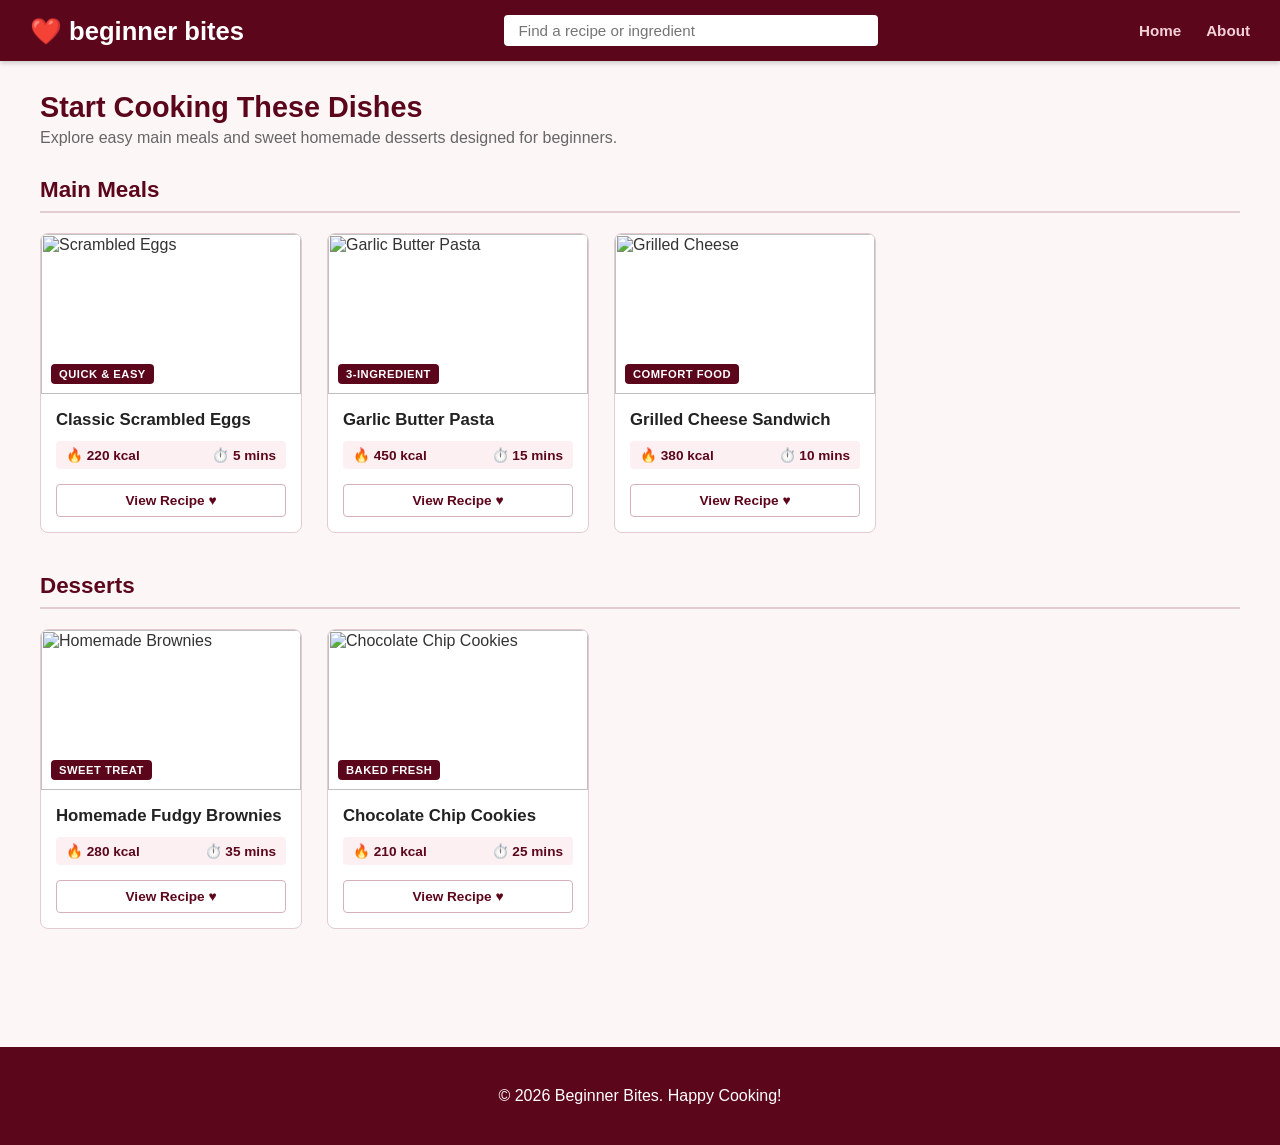
==== index.html @ 974739bc "git commit -m "Added Cheesecake recipe page with ingredients and instructions"" ====
<html lang="en">
<head>
  <meta charset="UTF-8">
  <meta name="viewport" content="width=device-width, initial-scale=1.0">
  <title>Beginner Bites - Simple Recipes</title>
  <link rel="stylesheet" href="styles.css">
</head>
<body>

  <!-- Top Header Bar -->
  <header>
    <div class="logo-area">
      <h1 class="brand-title">❤️ beginner bites</h1>
    </div>
    
    <div class="search-bar">
      <input type="text" placeholder="Find a recipe or ingredient">
    </div>

    <nav>
      <ul>
        <li><a href="index.html">Home</a></li>
        <li><a href="about.html">About</a></li>
      </ul>
    </nav>
  </header>

  <!-- Main Section -->
  <main>
    <div class="banner-section">
      <h2>Start Cooking These Dishes</h2>
      <p>Explore easy main meals and sweet homemade desserts designed for beginners.</p>
    </div>

    <!-- MAIN MEALS SECTION -->
    <section class="recipe-section">
      <h3 class="section-title">Main Meals</h3>
      <div class="recipe-grid">

        <!-- Recipe Card 1 -->
        <a href="recipe1.html" class="recipe-card">
          <div>
            <div class="image-container">
              <img src="https://via.placeholder.com/260x160" alt="Scrambled Eggs">
              <span class="recipe-tag">Quick & Easy</span>
            </div>
            <div class="card-content">
              <h3>Classic Scrambled Eggs</h3>
              <div class="card-meta">
                <span>🔥 220 kcal</span>
                <span>⏱️ 5 mins</span>
              </div>
            </div>
          </div>
          <div class="card-action">
            <span class="action-btn">View Recipe &hearts;</span>
          </div>
        </a>

        <!-- Recipe Card 2 -->
        <a href="recipe2.html" class="recipe-card">
          <div>
            <div class="image-container">
              <img src="https://via.placeholder.com/260x160" alt="Garlic Butter Pasta">
              <span class="recipe-tag">3-Ingredient</span>
            </div>
            <div class="card-content">
              <h3>Garlic Butter Pasta</h3>
              <div class="card-meta">
                <span>🔥 450 kcal</span>
                <span>⏱️ 15 mins</span>
              </div>
            </div>
          </div>
          <div class="card-action">
            <span class="action-btn">View Recipe &hearts;</span>
          </div>
        </a>

        <!-- Recipe Card 3 -->
        <a href="recipe3.html" class="recipe-card">
          <div>
            <div class="image-container">
              <img src="https://via.placeholder.com/260x160" alt="Grilled Cheese">
              <span class="recipe-tag">Comfort Food</span>
            </div>
            <div class="card-content">
              <h3>Grilled Cheese Sandwich</h3>
              <div class="card-meta">
                <span>🔥 380 kcal</span>
                <span>⏱️ 10 mins</span>
              </div>
            </div>
          </div>
          <div class="card-action">
            <span class="action-btn">View Recipe &hearts;</span>
          </div>
        </a>

      </div>
    </section>

    <!-- DESSERTS SECTION -->
    <section class="recipe-section">
      <h3 class="section-title">Desserts</h3>
      <div class="recipe-grid">

        <!-- Recipe Card 4 (Brownies) -->
        <a href="recipe4.html" class="recipe-card">
          <div>
            <div class="image-container">
              <img src="https://via.placeholder.com/260x160" alt="Homemade Brownies">
              <span class="recipe-tag">Sweet Treat</span>
            </div>
            <div class="card-content">
              <h3>Homemade Fudgy Brownies</h3>
              <div class="card-meta">
                <span>🔥 280 kcal</span>
                <span>⏱️ 35 mins</span>
              </div>
            </div>
          </div>
          <div class="card-action">
            <span class="action-btn">View Recipe &hearts;</span>
          </div>
        </a>

        <!-- Recipe Card 5 (Cookies) -->
        <a href="recipe5.html" class="recipe-card">
          <div>
            <div class="image-container">
              <img src="https://via.placeholder.com/260x160" alt="Chocolate Chip Cookies">
              <span class="recipe-tag">Baked Fresh</span>
            </div>
            <div class="card-content">
              <h3>Chocolate Chip Cookies</h3>
              <div class="card-meta">
                <span>🔥 210 kcal</span>
                <span>⏱️ 25 mins</span>
              </div>
            </div>
          </div>
          <div class="card-action">
            <span class="action-btn">View Recipe &hearts;</span>
          </div>
        </a>

      </div>
    </section>

  </main>

  <!-- Footer -->
  <footer>
    <p>&copy; 2026 Beginner Bites. Happy Cooking!</p>
  </footer>

</body>
</html>
---- styles.css ----
/* ==========================================================================
   1. GENERAL RESET & BASE STYLES
   ========================================================================== */
body {
  font-family: Arial, sans-serif;
  margin: 0;
  padding: 0;
  background-color: #fcf6f6; /* Soft pinkish-white background */
  color: #333;
}

/* ==========================================================================
   2. HEADER & NAVIGATION BAR
   ========================================================================== */
header {
  background-color: #5c061c; /* Deep dark red */
  padding: 15px 30px;
  display: flex;
  justify-content: space-between;
  align-items: center;
  color: white;
  box-shadow: 0 2px 5px rgba(0, 0, 0, 0.2);
}

.logo-area {
  display: flex;
  align-items: center;
}

.brand-title {
  color: #ffffff;
  font-size: 1.6rem;
  margin: 0;
  font-weight: bold;
}

/* Search Bar in Header */
.search-bar {
  display: flex;
  align-items: center;
  background-color: #ffffff;
  border-radius: 4px;
  padding: 6px 12px;
  width: 350px;
}

.search-bar input {
  border: none;
  background: transparent;
  outline: none;
  width: 100%;
  font-size: 0.95rem;
}

/* Navigation Links */
nav ul {
  list-style: none;
  margin: 0;
  padding: 0;
  display: flex;
  gap: 25px;
}

nav a {
  color: #f3d1d7;
  text-decoration: none;
  font-weight: bold;
  font-size: 0.95rem;
}

nav a:hover {
  color: #ffffff;
  text-decoration: underline;
}

/* ==========================================================================
   3. HOMEPAGE & CATEGORY SECTIONS
   ========================================================================== */
main {
  padding: 30px 40px;
  max-width: 1200px;
  margin: 0 auto;
}

.banner-section {
  margin-bottom: 30px;
}

.banner-section h2 {
  font-size: 1.8rem;
  margin: 0 0 5px 0;
  color: #5c061c;
}

.banner-section p {
  color: #666;
  font-size: 1rem;
  margin: 0;
}

.recipe-section {
  margin-bottom: 40px;
}

.section-title {
  font-size: 1.4rem;
  color: #5c061c;
  border-bottom: 2px solid #e2ccd1;
  padding-bottom: 8px;
  margin-bottom: 20px;
}

/* Recipe Grid (Displays cards side-by-side) */
.recipe-grid {
  display: flex;
  flex-wrap: wrap;
  gap: 25px;
}

/* Individual Recipe Card */
.recipe-card {
  background-color: white;
  border-radius: 8px;
  border: 1px solid #e2ccd1;
  width: 260px;
  overflow: hidden;
  text-decoration: none;
  color: inherit;
  display: flex;
  flex-direction: column;
  justify-content: space-between;
  transition: transform 0.2s ease, box-shadow 0.2s ease, border-color 0.2s ease;
}

.recipe-card:hover {
  transform: translateY(-5px);
  border-color: #5c061c;
  box-shadow: 0 8px 20px rgba(92, 6, 28, 0.15);
}

/* Image Container & Floating Tag */
.image-container {
  position: relative;
  width: 100%;
  height: 160px;
}

.image-container img {
  width: 100%;
  height: 100%;
  object-fit: cover;
}

.recipe-tag {
  position: absolute;
  bottom: 10px;
  left: 10px;
  background-color: #5c061c;
  color: white;
  font-size: 0.7rem;
  font-weight: bold;
  padding: 4px 8px;
  border-radius: 4px;
  text-transform: uppercase;
  letter-spacing: 0.5px;
}

/* Card Details */
.card-content {
  padding: 15px;
  display: flex;
  flex-direction: column;
  gap: 10px;
  flex-grow: 1;
}

.card-content h3 {
  margin: 0;
  font-size: 1.05rem;
  color: #222;
  line-height: 1.3;
}

.card-meta {
  display: flex;
  justify-content: space-between;
  font-size: 0.85rem;
  font-weight: bold;
  color: #5c061c;
  background-color: #fcf0f2;
  padding: 6px 10px;
  border-radius: 4px;
}

.card-action {
  padding: 0 15px 15px 15px;
}

.action-btn {
  display: block;
  text-align: center;
  border: 1px solid #d4b2b8;
  border-radius: 4px;
  padding: 8px;
  font-size: 0.85rem;
  font-weight: bold;
  color: #5c061c;
  background-color: #fff;
  transition: background-color 0.2s, color 0.2s;
}

.recipe-card:hover .action-btn {
  background-color: #5c061c;
  border-color: #5c061c;
  color: white;
}

/* ==========================================================================
   4. SINGLE RECIPE PAGE LAYOUT
   ========================================================================== */
.recipe-container {
  max-width: 1000px;
  margin: 30px auto;
  padding: 0 20px;
}

.back-link {
  display: inline-block;
  color: #5c061c;
  text-decoration: none;
  font-weight: bold;
  margin-bottom: 20px;
}

.back-link:hover {
  text-decoration: underline;
}

/* Top Recipe Header Grid (Image Left, Info Right) */
.recipe-top-grid {
  display: flex;
  gap: 30px;
  background-color: white;
  padding: 25px;
  border-radius: 12px;
  border: 1px solid #e2ccd1;
  box-shadow: 0 4px 15px rgba(92, 6, 28, 0.05);
  margin-bottom: 30px;
  align-items: center;
}

.recipe-image-box {
  flex: 1;
  max-width: 450px;
  height: 300px;
  border-radius: 8px;
  overflow: hidden;
}

.recipe-image-box img {
  width: 100%;
  height: 100%;
  object-fit: cover;
}

.recipe-info-box {
  flex: 1;
  display: flex;
  flex-direction: column;
}

.recipe-badge {
  display: inline-block;
  align-self: flex-start;
  background-color: #5c061c;
  color: white;
  font-size: 0.75rem;
  font-weight: bold;
  padding: 4px 10px;
  border-radius: 4px;
  text-transform: uppercase;
  margin-bottom: 10px;
}

.recipe-info-box h2 {
  color: #5c061c;
  font-size: 2rem;
  margin: 0 0 10px 0;
}

.recipe-description {
  color: #666;
  font-size: 1rem;
  margin: 0 0 20px 0;
  line-height: 1.5;
}

/* Meta Data Grid Box */
.meta-grid {
  display: grid;
  grid-template-columns: 1fr 1fr;
  gap: 12px;
}

.meta-item {
  background-color: #fcf6f6;
  border: 1px solid #e2ccd1;
  padding: 10px 14px;
  border-radius: 6px;
  display: flex;
  flex-direction: column;
}

.meta-label {
  font-size: 0.75rem;
  color: #777;
  text-transform: uppercase;
  font-weight: bold;
}

.meta-value {
  font-size: 0.95rem;
  font-weight: bold;
  color: #222;
  margin-top: 2px;
}

.meta-item.highlight {
  background-color: #fcf0f2;
  border-color: #d4b2b8;
}

.meta-item.highlight .meta-value {
  color: #5c061c;
}

/* Bottom Recipe Grid (Ingredients & Instructions Side-by-Side) */
.recipe-bottom-grid {
  display: flex;
  gap: 25px;
}

.content-card {
  flex: 1;
  background-color: white;
  border-radius: 12px;
  border: 1px solid #e2ccd1;
  padding: 25px;
  box-shadow: 0 4px 15px rgba(92, 6, 28, 0.05);
}

.content-card h3 {
  color: #5c061c;
  margin-top: 0;
  font-size: 1.3rem;
  border-bottom: 2px solid #fcf0f2;
  padding-bottom: 10px;
  margin-bottom: 15px;
}

.styled-list, .styled-steps {
  padding-left: 20px;
  line-height: 1.8;
  color: #333;
  margin: 0;
}

.styled-steps li {
  margin-bottom: 10px;
}

/* ==========================================================================
   5. ABOUT PAGE STYLES
   ========================================================================== */
.about-container {
  max-width: 800px;
  background: white;
  padding: 2.5rem;
  border-radius: 12px;
  margin: 2rem auto;
  border: 1px solid #e2ccd1;
  box-shadow: 0 4px 15px rgba(92, 6, 28, 0.05);
}

.about-content h2, .about-content h3 {
  color: #5c061c;
}

.about-content ul {
  line-height: 1.8;
  padding-left: 20px;
  color: #444;
}

.about-content p {
  line-height: 1.6;
  color: #444;
}

.about-footer-text {
  margin-top: 2rem;
  font-weight: bold;
  color: #5c061c;
}

/* ==========================================================================
   6. FOOTER STYLES
   ========================================================================== */
footer {
  text-align: center;
  padding: 1.5rem;
  background-color: #5c061c;
  color: white;
  margin-top: 3rem;
}
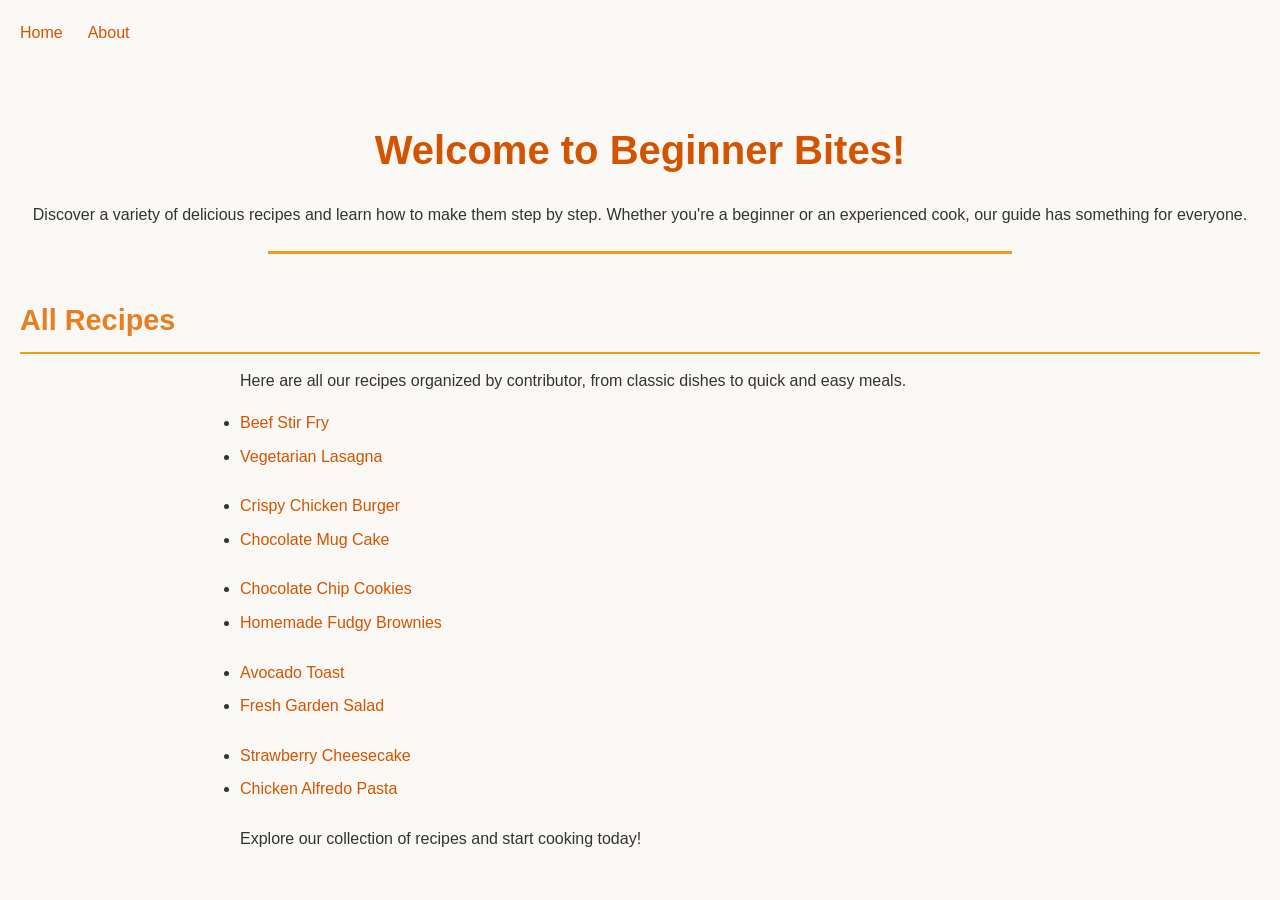
==== commit 3c394771: "Rename EasyRecipeHomepage.html to index.html" ====
--- a/index.html
+++ b/index.html
@@ -1,159 +1,54 @@
-<html lang="en">
-<head>
-  <meta charset="UTF-8">
-  <meta name="viewport" content="width=device-width, initial-scale=1.0">
-  <title>Beginner Bites - Simple Recipes</title>
-  <link rel="stylesheet" href="styles.css">
-</head>
-<body>
-
-  <!-- Top Header Bar -->
-  <header>
-    <div class="logo-area">
-      <h1 class="brand-title">❤️ beginner bites</h1>
-    </div>
-    
-    <div class="search-bar">
-      <input type="text" placeholder="Find a recipe or ingredient">
-    </div>
-
-    <nav>
+<html>
+    <head>
+        <title>Beginner Bites</title>
+        <link rel="stylesheet" href="style.css">
+    </head>
+    <body style="font-family: 'Segoe UI', Tahoma, Geneva, Verdana, sans-serif; font-size: 16px;">
+        <nav>
       <ul>
-        <li><a href="index.html">Home</a></li>
+        <li><a href="EasyRecipeHomepage.html">Home</a></li>
         <li><a href="about.html">About</a></li>
       </ul>
     </nav>
-  </header>
+        <h1><br />Welcome to Beginner Bites! <br /></h1>
+        <center>
+            <p>
+                Discover a variety of delicious recipes and learn how to make them step by step. Whether you're a beginner or an experienced cook, our guide has something for everyone.
+            </p>
+            <hr />
+        </center>
 
-  <!-- Main Section -->
-  <main>
-    <div class="banner-section">
-      <h2>Start Cooking These Dishes</h2>
-      <p>Explore easy main meals and sweet homemade desserts designed for beginners.</p>
-    </div>
+        <h2>All Recipes</h2>
+        <p>
+            Here are all our recipes organized by contributor, from classic dishes to quick and easy meals.
+        </p>
 
-    <!-- MAIN MEALS SECTION -->
-    <section class="recipe-section">
-      <h3 class="section-title">Main Meals</h3>
-      <div class="recipe-grid">
+        <ul>
+            <li><a href="BeefStirFry-Mostafa.html">Beef Stir Fry</a></li>
+            <li><a href="VegetarianLasagna-Mostafa.html">Vegetarian Lasagna</a></li>
+        </ul>
 
-        <!-- Recipe Card 1 -->
-        <a href="recipe1.html" class="recipe-card">
-          <div>
-            <div class="image-container">
-              <img src="https://via.placeholder.com/260x160" alt="Scrambled Eggs">
-              <span class="recipe-tag">Quick & Easy</span>
-            </div>
-            <div class="card-content">
-              <h3>Classic Scrambled Eggs</h3>
-              <div class="card-meta">
-                <span>🔥 220 kcal</span>
-                <span>⏱️ 5 mins</span>
-              </div>
-            </div>
-          </div>
-          <div class="card-action">
-            <span class="action-btn">View Recipe &hearts;</span>
-          </div>
-        </a>
+        <ul>
+            <li><a href="CrispyChickenBurger-Salman.html">Crispy Chicken Burger</a></li>
+            <li><a href="ChocolateMugCake-Salman.html">Chocolate Mug Cake</a></li>
+        </ul>
 
-        <!-- Recipe Card 2 -->
-        <a href="recipe2.html" class="recipe-card">
-          <div>
-            <div class="image-container">
-              <img src="https://via.placeholder.com/260x160" alt="Garlic Butter Pasta">
-              <span class="recipe-tag">3-Ingredient</span>
-            </div>
-            <div class="card-content">
-              <h3>Garlic Butter Pasta</h3>
-              <div class="card-meta">
-                <span>🔥 450 kcal</span>
-                <span>⏱️ 15 mins</span>
-              </div>
-            </div>
-          </div>
-          <div class="card-action">
-            <span class="action-btn">View Recipe &hearts;</span>
-          </div>
-        </a>
+        <ul>
+            <li><a href="ChocolateChipCookies-Aliaa.html">Chocolate Chip Cookies</a></li>
+            <li><a href="HomemadeFudgyBrownies-Aliaa.html">Homemade Fudgy Brownies</a></li>
+        </ul>
 
-        <!-- Recipe Card 3 -->
-        <a href="recipe3.html" class="recipe-card">
-          <div>
-            <div class="image-container">
-              <img src="https://via.placeholder.com/260x160" alt="Grilled Cheese">
-              <span class="recipe-tag">Comfort Food</span>
-            </div>
-            <div class="card-content">
-              <h3>Grilled Cheese Sandwich</h3>
-              <div class="card-meta">
-                <span>🔥 380 kcal</span>
-                <span>⏱️ 10 mins</span>
-              </div>
-            </div>
-          </div>
-          <div class="card-action">
-            <span class="action-btn">View Recipe &hearts;</span>
-          </div>
-        </a>
+        <ul>
+            <li><a href="AvocadoToast-Seif.html">Avocado Toast</a></li>
+            <li><a href="FreshGardenSalad-Seif.html">Fresh Garden Salad</a></li>
+        </ul>
 
-      </div>
-    </section>
+        <ul>
+            <li><a href="CheeseCake-Badr.html">Strawberry Cheesecake</a></li>
+            <li><a href="ChickenAlfredoPasta-Badr.html">Chicken Alfredo Pasta</a></li>
+        </ul>
 
-    <!-- DESSERTS SECTION -->
-    <section class="recipe-section">
-      <h3 class="section-title">Desserts</h3>
-      <div class="recipe-grid">
-
-        <!-- Recipe Card 4 (Brownies) -->
-        <a href="recipe4.html" class="recipe-card">
-          <div>
-            <div class="image-container">
-              <img src="https://via.placeholder.com/260x160" alt="Homemade Brownies">
-              <span class="recipe-tag">Sweet Treat</span>
-            </div>
-            <div class="card-content">
-              <h3>Homemade Fudgy Brownies</h3>
-              <div class="card-meta">
-                <span>🔥 280 kcal</span>
-                <span>⏱️ 35 mins</span>
-              </div>
-            </div>
-          </div>
-          <div class="card-action">
-            <span class="action-btn">View Recipe &hearts;</span>
-          </div>
-        </a>
-
-        <!-- Recipe Card 5 (Cookies) -->
-        <a href="recipe5.html" class="recipe-card">
-          <div>
-            <div class="image-container">
-              <img src="https://via.placeholder.com/260x160" alt="Chocolate Chip Cookies">
-              <span class="recipe-tag">Baked Fresh</span>
-            </div>
-            <div class="card-content">
-              <h3>Chocolate Chip Cookies</h3>
-              <div class="card-meta">
-                <span>🔥 210 kcal</span>
-                <span>⏱️ 25 mins</span>
-              </div>
-            </div>
-          </div>
-          <div class="card-action">
-            <span class="action-btn">View Recipe &hearts;</span>
-          </div>
-        </a>
-
-      </div>
-    </section>
-
-  </main>
-
-  <!-- Footer -->
-  <footer>
-    <p>&copy; 2026 Beginner Bites. Happy Cooking!</p>
-  </footer>
-
-</body>
-</html>+        <p>Explore our collection of recipes and start cooking today!</p>
+       
+    </body>
+</html> 
--- a/style.css
+++ b/style.css
@@ -0,0 +1,124 @@
+*{
+    margin: 0;
+    padding: 0;
+    box-sizing: border-box;
+}
+
+body {
+    font-family: 'Segoe UI', Tahoma, Geneva, Verdana, sans-serif;
+    font-size: 16px;
+    line-height: 1.6;
+    color: #333;
+    background-color: #faf8f5;
+    padding: 20px;
+}
+
+h1 {
+    color: #d35400;
+    font-size: 2.5em;
+    margin-bottom: 0.5em;
+    text-align: center;
+}
+
+h2 {
+    color: #e67e22;
+    font-size: 1.8em;
+    margin-top: 1.5em;
+    margin-bottom: 0.5em;
+    border-bottom: 2px solid #f39c12;
+    padding-bottom: 0.3em;
+}
+
+.center {
+    text-align: center;
+    margin-bottom: 2em;
+}
+
+hr {
+    border: none;
+    border-top: 3px solid #f39c12;
+    width: 60%;
+    margin: 1.5em auto;
+}
+
+nav ul {
+  list-style: none;
+  margin: 0;
+  padding: 0;
+  display: flex;
+  gap: 25px;
+  
+}
+
+p {
+    margin-bottom: 1em;
+}
+
+a {
+    color: #d35400;
+    text-decoration: none;
+    font-weight: 500;
+}
+
+a:hover {
+    text-decoration: underline;
+    color: #e67e22;
+}
+
+ul, ol {
+    margin-left: 1.5em;
+    margin-bottom: 1.5em;
+}
+
+li {
+    margin-bottom: 0.5em;
+}
+
+img {
+    max-width: 100%;
+    height: auto;
+    border-radius: 8px;
+    box-shadow: 0 4px 12px rgba(0, 0, 0, 0.15);
+    display: block;
+    margin: 1em auto;
+}
+
+
+
+h1 + ul, h1 + ol {
+    margin-top: 1em;
+}
+
+p strong {
+    color: #d35400;
+}
+
+body > h1, body > p, body > ul, body > ol {
+    max-width: 800px;
+    margin-left: auto;
+    margin-right: auto;
+}
+
+table {
+    border-collapse: collapse; width: 50%; margin-top: 1em;
+}
+th, td { border: 1px solid #4b4747; padding: 0.75em; text-align: left; }
+th { background: #f39c12; color: #fff; }
+
+@media (max-width: 600px) {
+    body {
+        padding: 10px;
+    }
+
+    h1 {
+        font-size: 2em;
+    }
+
+    h2 {
+        font-size: 1.5em;
+    }
+
+    ul, ol {
+        margin-left: 1em;
+    }
+}
